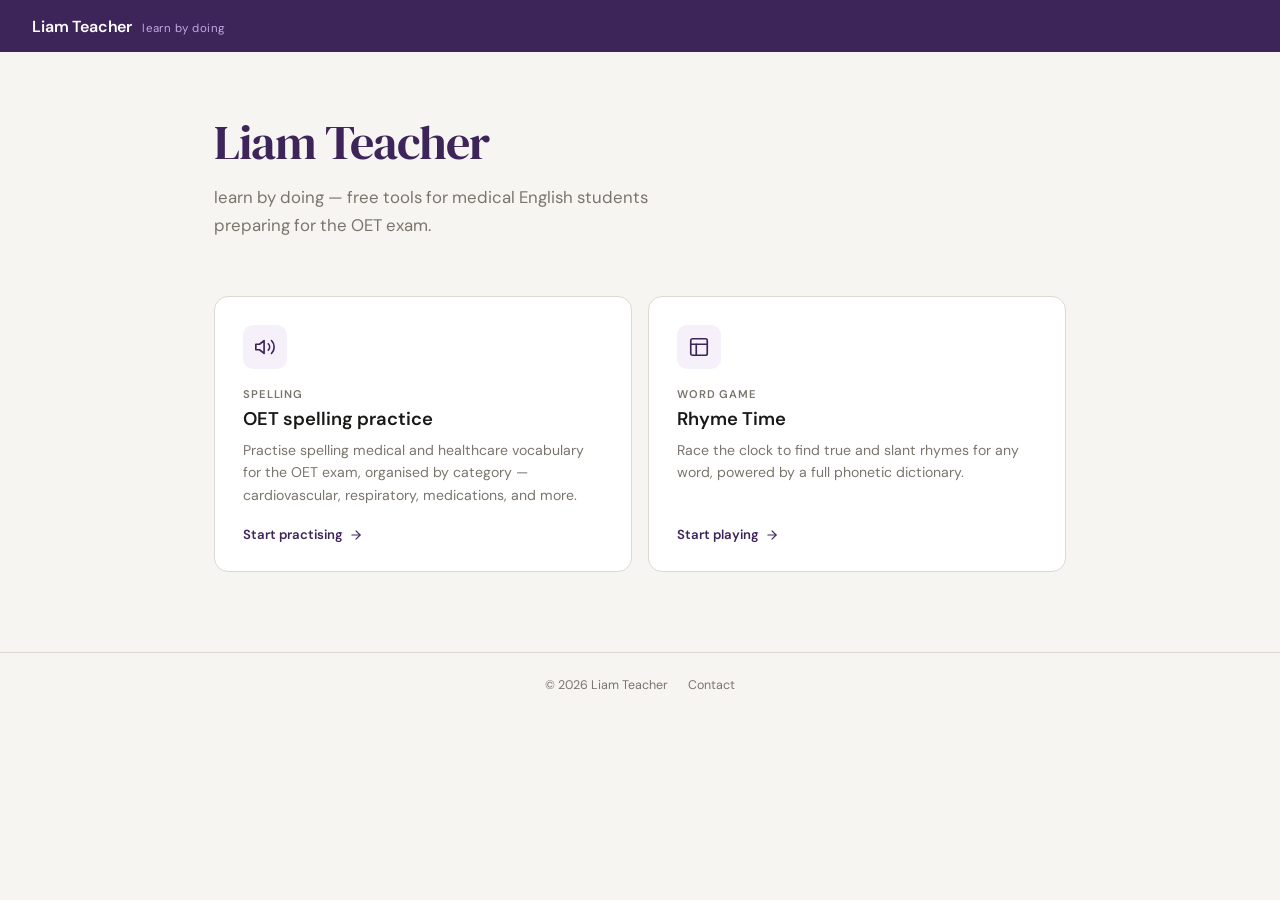
==== index.html @ 91c14f79 "Update rhyming tool card name to Rhyme Time Co-Authored-By: Claude Sonnet 5 <noreply@anthropic.com>" ====
<!DOCTYPE html>
<html lang="en">
<head>
  <meta charset="UTF-8" />
  <meta name="viewport" content="width=device-width, initial-scale=1.0" />
  <title>Liam Teacher</title>
  <link rel="preconnect" href="https://fonts.googleapis.com" />
  <link rel="preconnect" href="https://fonts.gstatic.com" crossorigin />
  <link href="https://fonts.googleapis.com/css2?family=DM+Sans:wght@400;500;600&family=DM+Serif+Display&display=swap" rel="stylesheet" />
  <link rel="stylesheet" href="shared.css" />
  <style>
    main {
      max-width: 900px;
      margin: 0 auto;
      padding: 64px 24px 80px;
    }

    .hero {
      margin-bottom: 56px;
    }

    .hero h1 {
      font-family: 'DM Serif Display', serif;
      font-size: 3rem;
      font-weight: 400;
      color: var(--plum);
      line-height: 1.1;
      margin-bottom: 14px;
      letter-spacing: -0.02em;
    }

    .hero p {
      font-size: 1.05rem;
      color: var(--muted);
      max-width: 480px;
      line-height: 1.7;
    }

    .tools-grid {
      display: grid;
      grid-template-columns: 1fr 1fr;
      gap: 16px;
    }

    .tool-card {
      background: var(--surface);
      border: 1px solid var(--border);
      border-radius: 14px;
      padding: 28px;
      text-decoration: none;
      color: inherit;
      display: flex;
      flex-direction: column;
      transition: border-color 0.15s, box-shadow 0.15s, transform 0.1s;
    }

    .tool-card:hover {
      border-color: var(--plum);
      box-shadow: 0 4px 20px rgba(61,36,89,0.1);
      transform: translateY(-2px);
    }

    .tool-card.inactive {
      opacity: 0.5;
      pointer-events: none;
    }

    .tool-icon {
      width: 44px;
      height: 44px;
      background: var(--plum-bg);
      border-radius: 10px;
      display: flex;
      align-items: center;
      justify-content: center;
      margin-bottom: 18px;
    }

    .tool-icon svg {
      width: 22px;
      height: 22px;
      stroke: var(--plum);
      fill: none;
      stroke-width: 1.8;
      stroke-linecap: round;
      stroke-linejoin: round;
    }

    .tool-label {
      font-size: 0.7rem;
      font-weight: 600;
      letter-spacing: 0.08em;
      text-transform: uppercase;
      color: var(--muted);
      margin-bottom: 6px;
    }

    .tool-name {
      font-size: 1.15rem;
      font-weight: 600;
      color: var(--text);
      margin-bottom: 8px;
    }

    .tool-desc {
      font-size: 0.88rem;
      color: var(--muted);
      line-height: 1.6;
      flex: 1;
      margin-bottom: 20px;
    }

    .tool-cta {
      display: inline-flex;
      align-items: center;
      gap: 6px;
      font-size: 0.82rem;
      font-weight: 600;
      color: var(--plum);
    }

    .tool-cta svg {
      width: 14px;
      height: 14px;
      stroke: var(--plum);
      fill: none;
      stroke-width: 2;
      stroke-linecap: round;
      stroke-linejoin: round;
      transition: transform 0.15s;
    }

    .tool-card:hover .tool-cta svg {
      transform: translateX(3px);
    }

    @media (max-width: 540px) {
      .tools-grid { grid-template-columns: 1fr; }
      .hero h1 { font-size: 2.2rem; }
    }
  </style>
</head>
<body>

<div id="shared-header"></div>

<main>
  <div class="hero">
    <h1>Liam Teacher</h1>
    <p>learn by doing — free tools for medical English students preparing for the OET exam.</p>
  </div>

  <div class="tools-grid">

    <a class="tool-card" href="https://oetspelling.liamteacher.com">
      <div class="tool-icon">
        <svg viewBox="0 0 24 24"><polygon points="11 5 6 9 2 9 2 15 6 15 11 19 11 5"/><path d="M19.07 4.93a10 10 0 0 1 0 14.14"/><path d="M15.54 8.46a5 5 0 0 1 0 7.07"/></svg>
      </div>
      <div class="tool-label">Spelling</div>
      <div class="tool-name">OET spelling practice</div>
      <div class="tool-desc">Practise spelling medical and healthcare vocabulary for the OET exam, organised by category — cardiovascular, respiratory, medications, and more.</div>
      <div class="tool-cta">
        Start practising
        <svg viewBox="0 0 24 24"><line x1="5" y1="12" x2="19" y2="12"/><polyline points="12 5 19 12 12 19"/></svg>
      </div>
    </a>

    <a class="tool-card" href="https://rhyming.liamteacher.com">
      <div class="tool-icon">
        <svg viewBox="0 0 24 24"><rect x="3" y="3" width="18" height="18" rx="2"/><path d="M3 9h18"/><path d="M9 21V9"/></svg>
      </div>
      <div class="tool-label">Word game</div>
      <div class="tool-name">Rhyme Time</div>
      <div class="tool-desc">Race the clock to find true and slant rhymes for any word, powered by a full phonetic dictionary.</div>
      <div class="tool-cta">
        Start playing
        <svg viewBox="0 0 24 24"><line x1="5" y1="12" x2="19" y2="12"/><polyline points="12 5 19 12 12 19"/></svg>
      </div>
    </a>

  </div>
</main>

<div id="shared-footer"></div>

<script>
  fetch('header.html')
    .then(r => r.text())
    .then(html => { document.getElementById('shared-header').innerHTML = html; })
    .catch(() => {});
  fetch('footer.html')
    .then(r => r.text())
    .then(html => { document.getElementById('shared-footer').innerHTML = html; })
    .catch(() => {});
</script>

</body>
</html>
---- shared.css ----
/* Liam Teacher — shared styles */
:root {
  --plum:       #3D2459;
  --plum-lt:    #C4A8E0;
  --plum-bg:    #F5F0FA;
  --text:       #1A1917;
  --muted:      #7A756C;
  --border:     #DDD9D0;
  --surface:    #FFFFFF;
  --bg:         #F7F5F2;
  --radius:     10px;
}

*, *::before, *::after { box-sizing: border-box; margin: 0; padding: 0; }

body {
  font-family: 'DM Sans', sans-serif;
  background: var(--bg);
  color: var(--text);
  min-height: 100vh;
}

#shared-header { width: 100%; }

.site-footer {
  border-top: 1px solid var(--border);
  padding: 24px;
  text-align: center;
  font-size: 0.78rem;
  color: var(--muted);
  display: flex;
  align-items: center;
  justify-content: center;
  gap: 20px;
  flex-wrap: wrap;
}

.site-footer a {
  color: var(--muted);
  text-decoration: none;
}

.site-footer a:hover { color: var(--plum); }
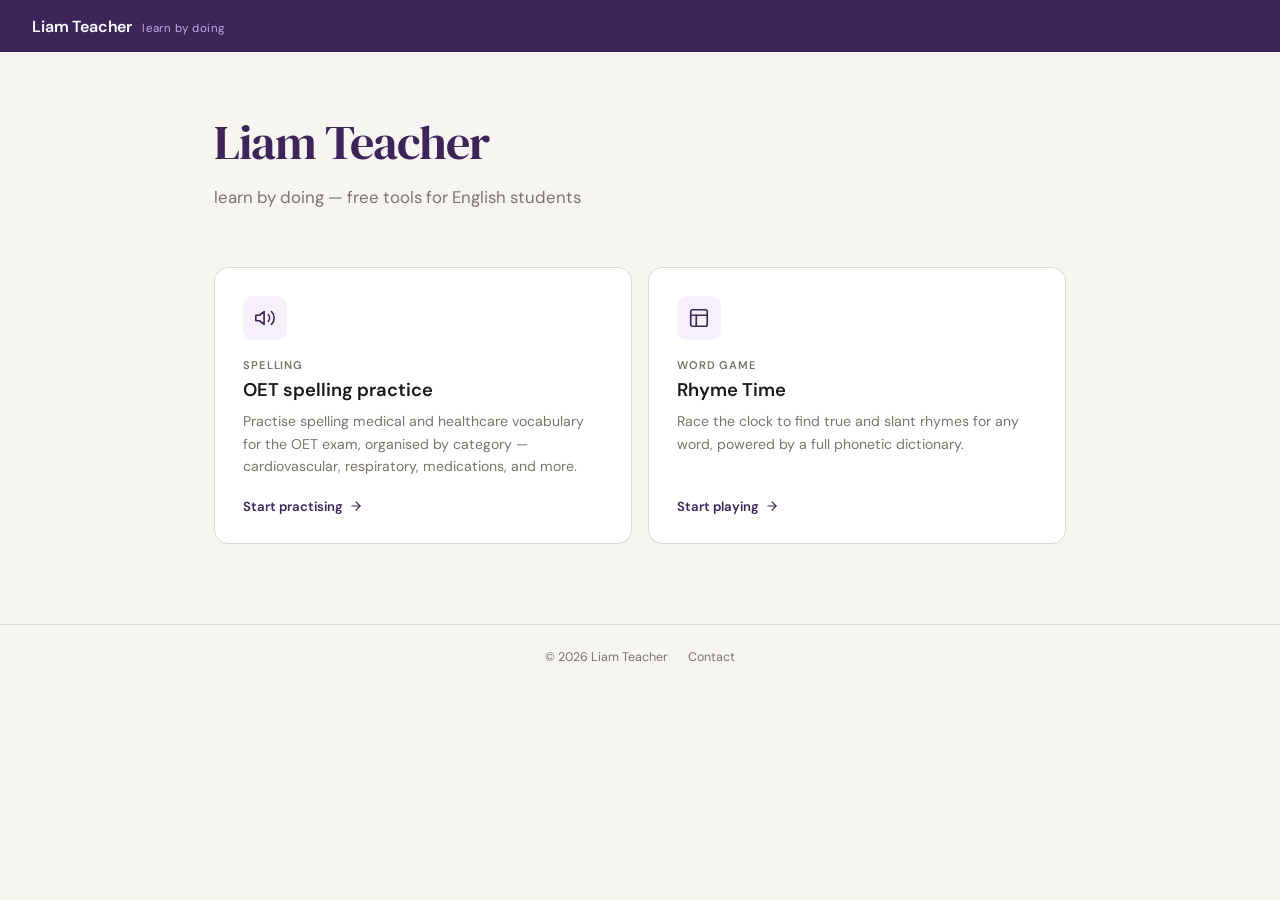
==== commit 259de55b: "Update index.html" ====
--- a/index.html
+++ b/index.html
@@ -147,7 +147,7 @@
 <main>
   <div class="hero">
     <h1>Liam Teacher</h1>
-    <p>learn by doing — free tools for medical English students preparing for the OET exam.</p>
+    <p>learn by doing — free tools for English students</p>
   </div>
 
   <div class="tools-grid">
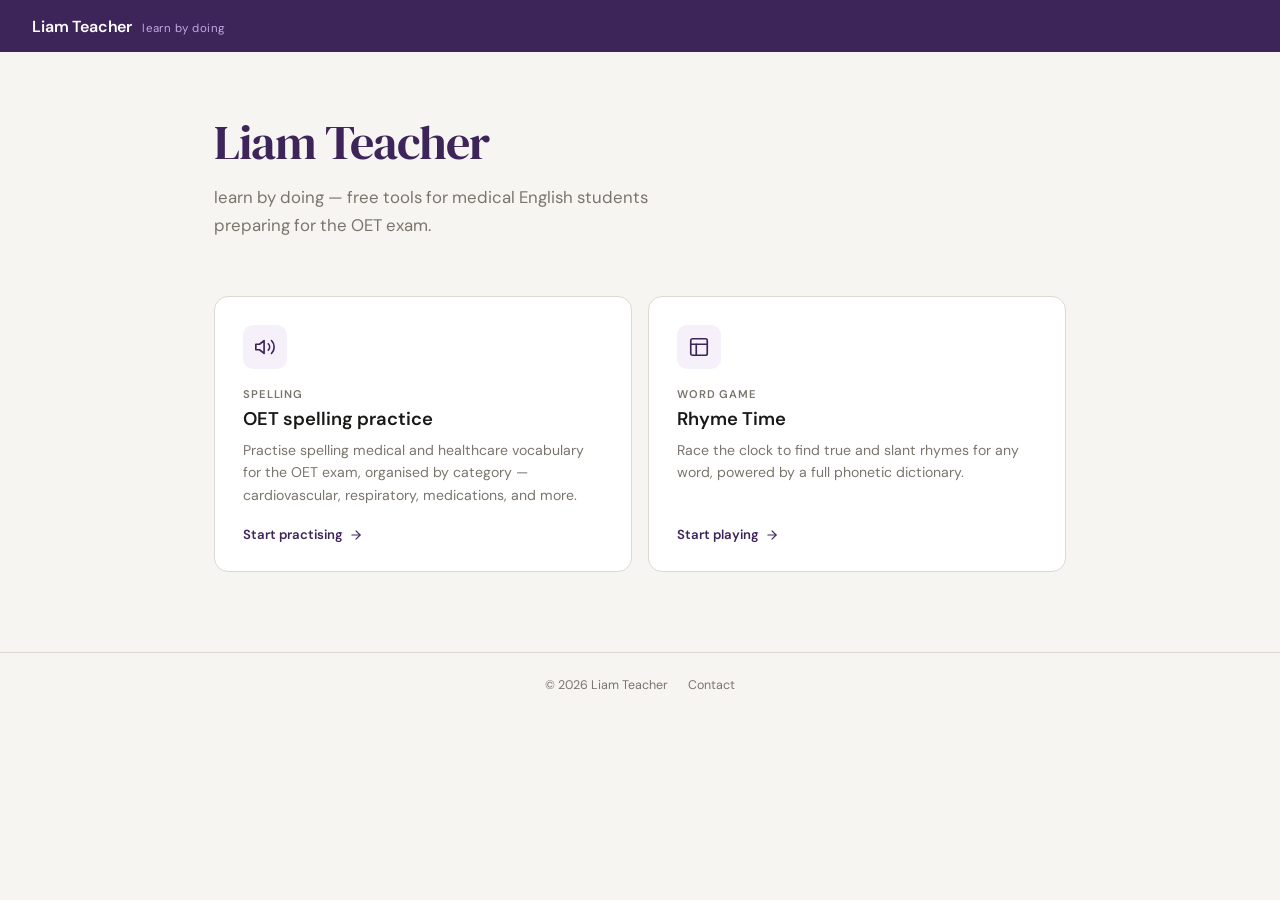
==== commit 2e36f0c2: "Add GoatCounter analytics Adds a lightweight, privacy-friendly (no cookies, no consent banner) pagev" ====
--- a/index.html
+++ b/index.html
@@ -8,6 +8,8 @@
   <link rel="preconnect" href="https://fonts.gstatic.com" crossorigin />
   <link href="https://fonts.googleapis.com/css2?family=DM+Sans:wght@400;500;600&family=DM+Serif+Display&display=swap" rel="stylesheet" />
   <link rel="stylesheet" href="shared.css" />
+  <script data-goatcounter="https://liamteacher.goatcounter.com/count"
+          async src="//gc.zgo.at/count.js"></script>
   <style>
     main {
       max-width: 900px;
@@ -147,7 +149,7 @@
 <main>
   <div class="hero">
     <h1>Liam Teacher</h1>
-    <p>learn by doing — free tools for English students</p>
+    <p>learn by doing — free tools for medical English students preparing for the OET exam.</p>
   </div>
 
   <div class="tools-grid">
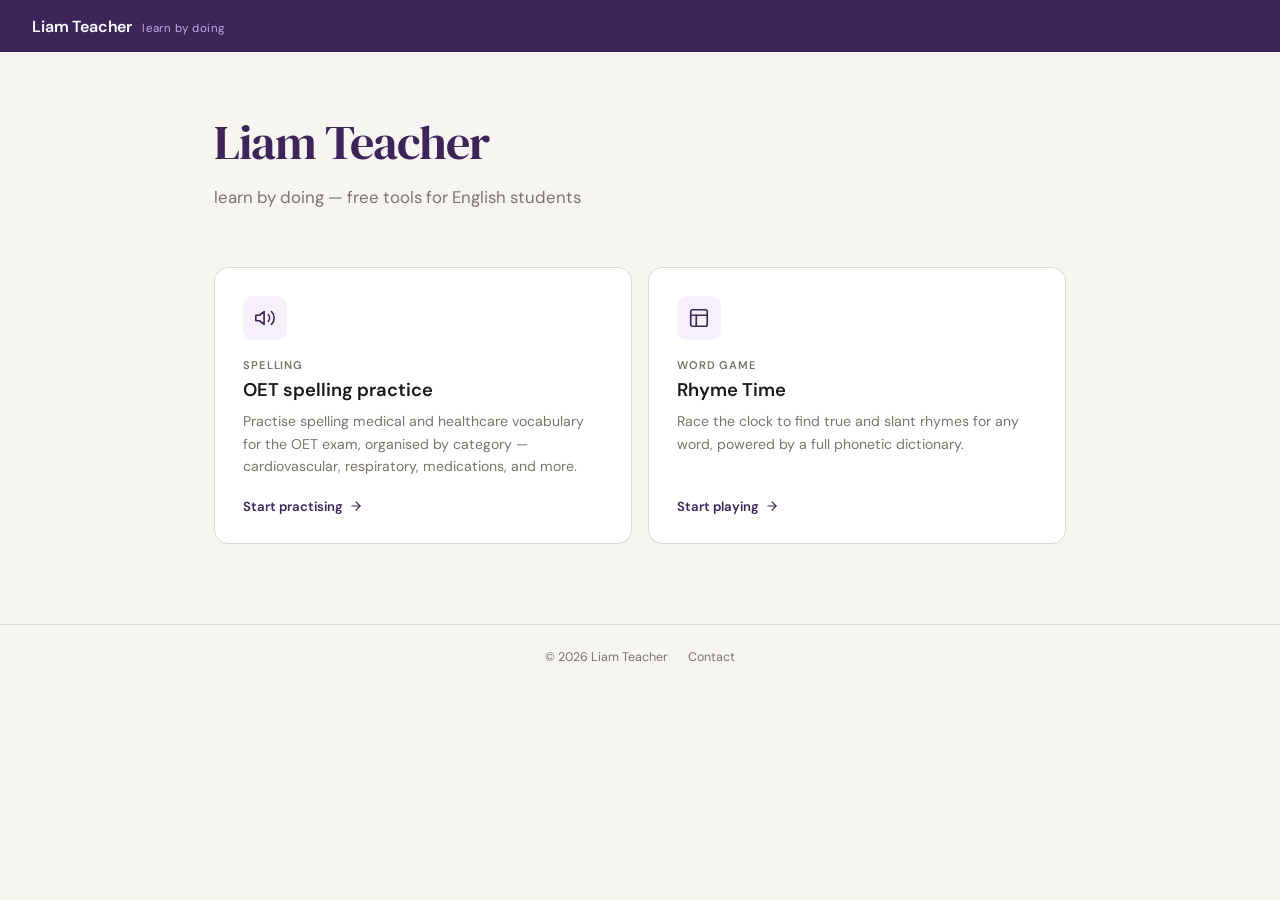
==== commit 0b87e506: "Merge remote-tracking branch 'origin/main'" ====
--- a/index.html
+++ b/index.html
@@ -149,7 +149,7 @@
 <main>
   <div class="hero">
     <h1>Liam Teacher</h1>
-    <p>learn by doing — free tools for medical English students preparing for the OET exam.</p>
+    <p>learn by doing — free tools for English students</p>
   </div>
 
   <div class="tools-grid">
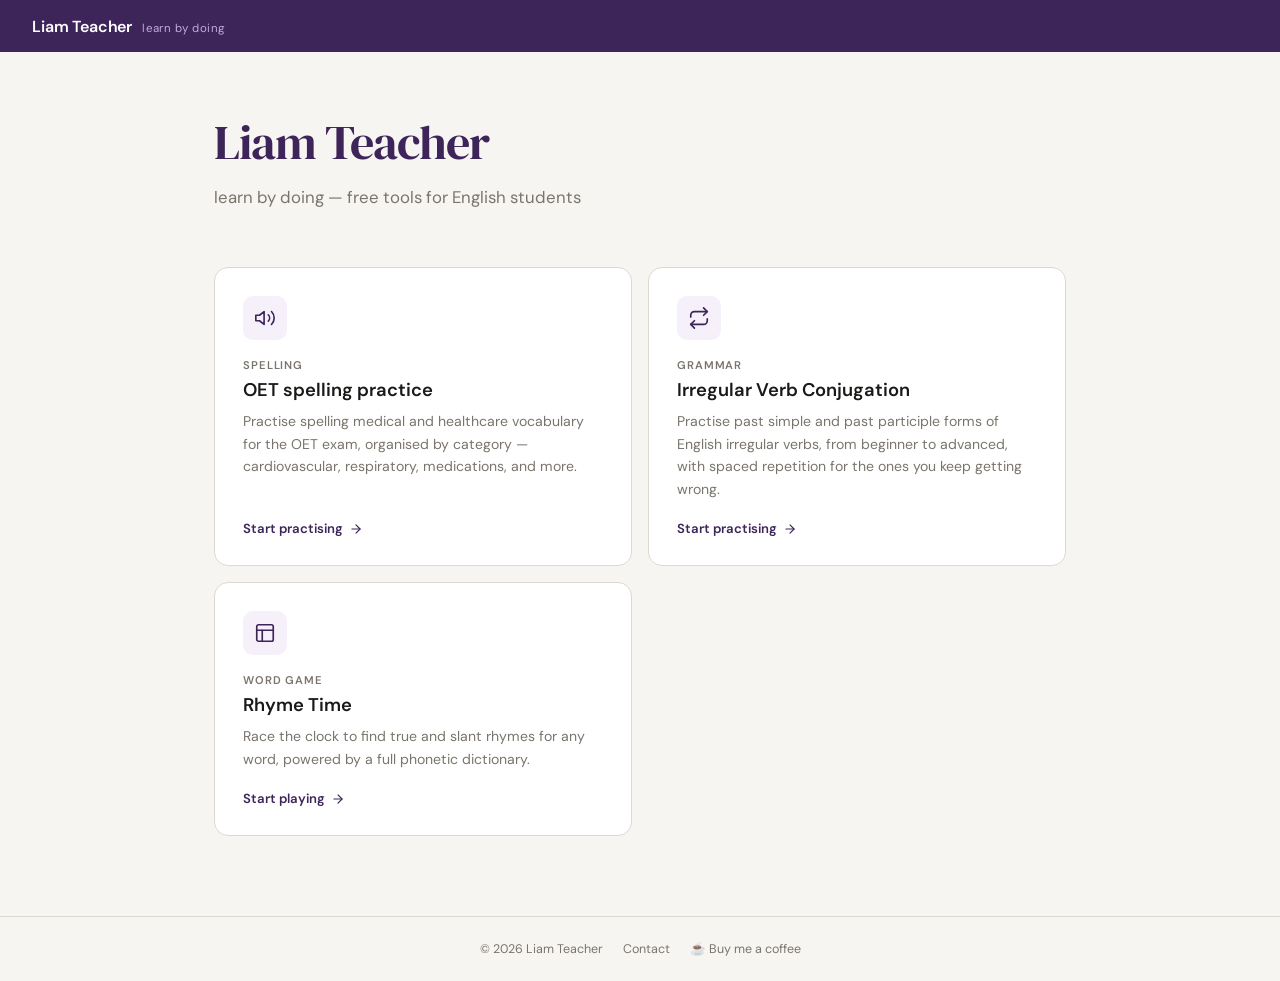
==== commit 8a502d53: "Add card for Irregular Verb Conjugation tool Co-Authored-By: Claude Sonnet 5 <noreply@anthropic.com>" ====
--- a/index.html
+++ b/index.html
@@ -167,6 +167,19 @@
       </div>
     </a>
 
+    <a class="tool-card" href="https://irregular.liamteacher.com">
+      <div class="tool-icon">
+        <svg viewBox="0 0 24 24"><polyline points="17 1 21 5 17 9"/><path d="M3 11V9a4 4 0 0 1 4-4h14"/><polyline points="7 23 3 19 7 15"/><path d="M21 13v2a4 4 0 0 1-4 4H3"/></svg>
+      </div>
+      <div class="tool-label">Grammar</div>
+      <div class="tool-name">Irregular Verb Conjugation</div>
+      <div class="tool-desc">Practise past simple and past participle forms of English irregular verbs, from beginner to advanced, with spaced repetition for the ones you keep getting wrong.</div>
+      <div class="tool-cta">
+        Start practising
+        <svg viewBox="0 0 24 24"><line x1="5" y1="12" x2="19" y2="12"/><polyline points="12 5 19 12 12 19"/></svg>
+      </div>
+    </a>
+
     <a class="tool-card" href="https://rhyming.liamteacher.com">
       <div class="tool-icon">
         <svg viewBox="0 0 24 24"><rect x="3" y="3" width="18" height="18" rx="2"/><path d="M3 9h18"/><path d="M9 21V9"/></svg>
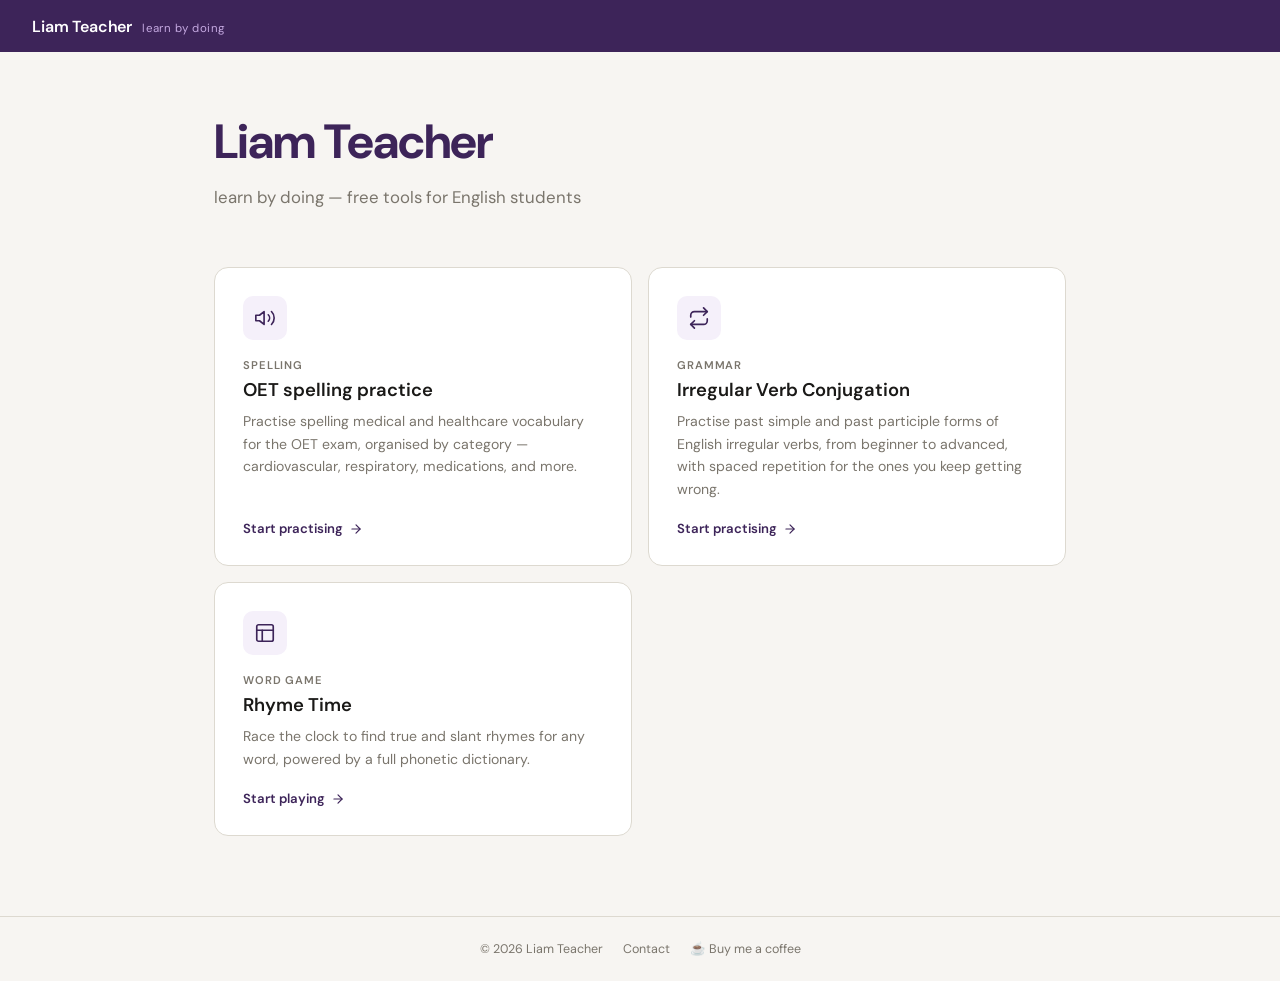
==== commit abdb2602: "Switch hero heading from serif to bold sans-serif Matches the same fix applied to the conjugation si" ====
--- a/index.html
+++ b/index.html
@@ -6,7 +6,7 @@
   <title>Liam Teacher</title>
   <link rel="preconnect" href="https://fonts.googleapis.com" />
   <link rel="preconnect" href="https://fonts.gstatic.com" crossorigin />
-  <link href="https://fonts.googleapis.com/css2?family=DM+Sans:wght@400;500;600&family=DM+Serif+Display&display=swap" rel="stylesheet" />
+  <link href="https://fonts.googleapis.com/css2?family=DM+Sans:wght@400;500;600;700&display=swap" rel="stylesheet" />
   <link rel="stylesheet" href="shared.css" />
   <script data-goatcounter="https://liamteacher.goatcounter.com/count"
           async src="//gc.zgo.at/count.js"></script>
@@ -22,9 +22,9 @@
     }
 
     .hero h1 {
-      font-family: 'DM Serif Display', serif;
+      font-family: 'DM Sans', sans-serif;
       font-size: 3rem;
-      font-weight: 400;
+      font-weight: 700;
       color: var(--plum);
       line-height: 1.1;
       margin-bottom: 14px;
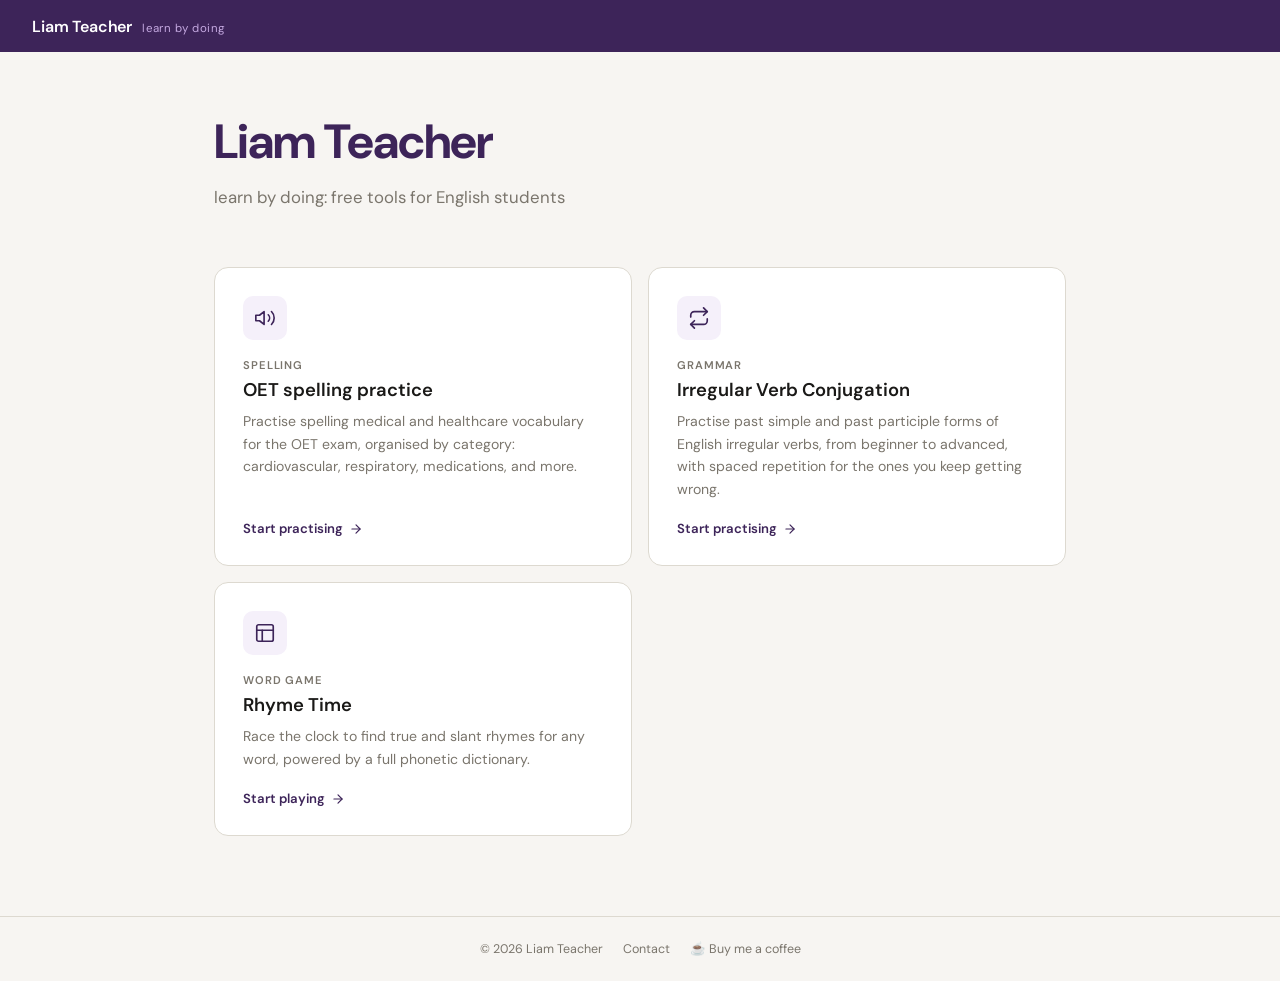
==== commit db2510b2: "Remove em dashes from homepage copy Replace with colons where the dash was introducing a description" ====
--- a/index.html
+++ b/index.html
@@ -149,7 +149,7 @@
 <main>
   <div class="hero">
     <h1>Liam Teacher</h1>
-    <p>learn by doing — free tools for English students</p>
+    <p>learn by doing: free tools for English students</p>
   </div>
 
   <div class="tools-grid">
@@ -160,7 +160,7 @@
       </div>
       <div class="tool-label">Spelling</div>
       <div class="tool-name">OET spelling practice</div>
-      <div class="tool-desc">Practise spelling medical and healthcare vocabulary for the OET exam, organised by category — cardiovascular, respiratory, medications, and more.</div>
+      <div class="tool-desc">Practise spelling medical and healthcare vocabulary for the OET exam, organised by category: cardiovascular, respiratory, medications, and more.</div>
       <div class="tool-cta">
         Start practising
         <svg viewBox="0 0 24 24"><line x1="5" y1="12" x2="19" y2="12"/><polyline points="12 5 19 12 12 19"/></svg>
--- a/shared.css
+++ b/shared.css
@@ -1,4 +1,4 @@
-/* Liam Teacher — shared styles */
+/* Liam Teacher shared styles */
 :root {
   --plum:       #3D2459;
   --plum-lt:    #C4A8E0;
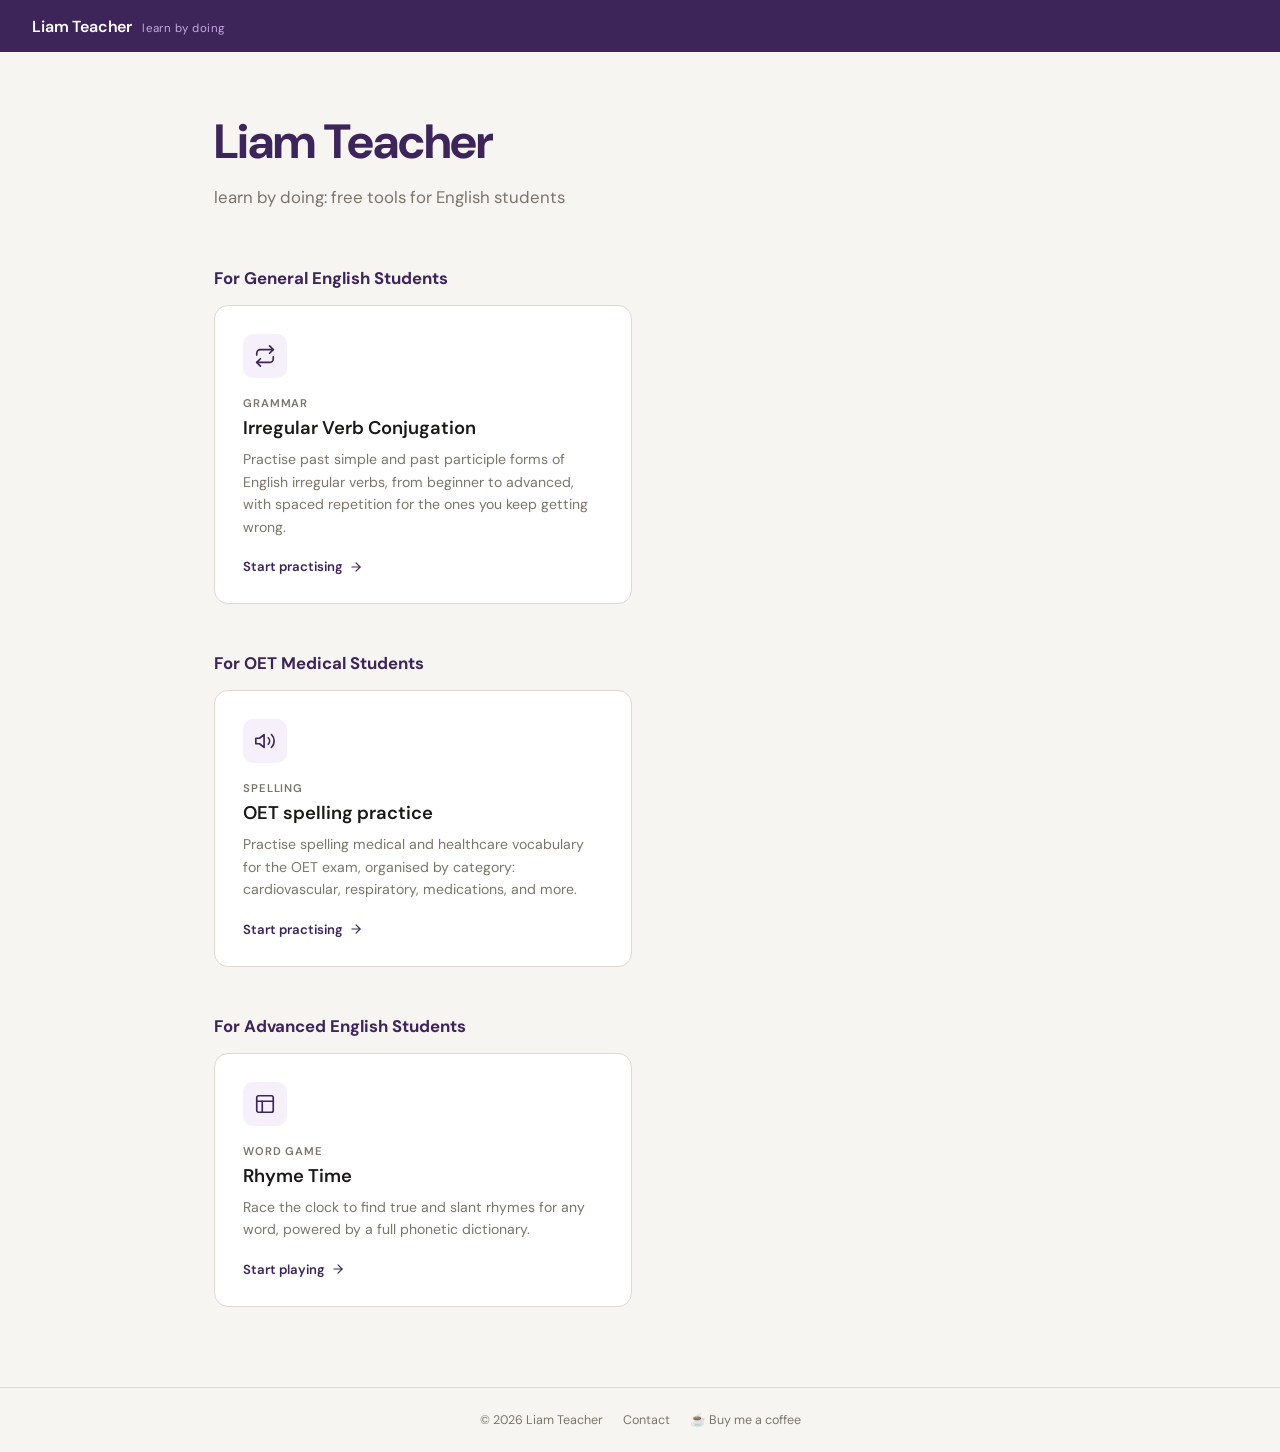
==== commit d80bd274: "Split tools into audience sections Group the tool cards into three labeled sections by target audien" ====
--- a/index.html
+++ b/index.html
@@ -38,6 +38,21 @@
       line-height: 1.7;
     }
 
+    .tools-section {
+      margin-bottom: 48px;
+    }
+
+    .tools-section:last-child {
+      margin-bottom: 0;
+    }
+
+    .section-title {
+      font-size: 1.05rem;
+      font-weight: 700;
+      color: var(--plum);
+      margin-bottom: 16px;
+    }
+
     .tools-grid {
       display: grid;
       grid-template-columns: 1fr 1fr;
@@ -152,48 +167,65 @@
     <p>learn by doing: free tools for English students</p>
   </div>
 
-  <div class="tools-grid">
-
-    <a class="tool-card" href="https://oetspelling.liamteacher.com">
-      <div class="tool-icon">
-        <svg viewBox="0 0 24 24"><polygon points="11 5 6 9 2 9 2 15 6 15 11 19 11 5"/><path d="M19.07 4.93a10 10 0 0 1 0 14.14"/><path d="M15.54 8.46a5 5 0 0 1 0 7.07"/></svg>
-      </div>
-      <div class="tool-label">Spelling</div>
-      <div class="tool-name">OET spelling practice</div>
-      <div class="tool-desc">Practise spelling medical and healthcare vocabulary for the OET exam, organised by category: cardiovascular, respiratory, medications, and more.</div>
-      <div class="tool-cta">
-        Start practising
-        <svg viewBox="0 0 24 24"><line x1="5" y1="12" x2="19" y2="12"/><polyline points="12 5 19 12 12 19"/></svg>
-      </div>
-    </a>
-
-    <a class="tool-card" href="https://irregular.liamteacher.com">
-      <div class="tool-icon">
-        <svg viewBox="0 0 24 24"><polyline points="17 1 21 5 17 9"/><path d="M3 11V9a4 4 0 0 1 4-4h14"/><polyline points="7 23 3 19 7 15"/><path d="M21 13v2a4 4 0 0 1-4 4H3"/></svg>
-      </div>
-      <div class="tool-label">Grammar</div>
-      <div class="tool-name">Irregular Verb Conjugation</div>
-      <div class="tool-desc">Practise past simple and past participle forms of English irregular verbs, from beginner to advanced, with spaced repetition for the ones you keep getting wrong.</div>
-      <div class="tool-cta">
-        Start practising
-        <svg viewBox="0 0 24 24"><line x1="5" y1="12" x2="19" y2="12"/><polyline points="12 5 19 12 12 19"/></svg>
-      </div>
-    </a>
-
-    <a class="tool-card" href="https://rhyming.liamteacher.com">
-      <div class="tool-icon">
-        <svg viewBox="0 0 24 24"><rect x="3" y="3" width="18" height="18" rx="2"/><path d="M3 9h18"/><path d="M9 21V9"/></svg>
-      </div>
-      <div class="tool-label">Word game</div>
-      <div class="tool-name">Rhyme Time</div>
-      <div class="tool-desc">Race the clock to find true and slant rhymes for any word, powered by a full phonetic dictionary.</div>
-      <div class="tool-cta">
-        Start playing
-        <svg viewBox="0 0 24 24"><line x1="5" y1="12" x2="19" y2="12"/><polyline points="12 5 19 12 12 19"/></svg>
-      </div>
-    </a>
-
-  </div>
+  <section class="tools-section">
+    <h2 class="section-title">For General English Students</h2>
+    <div class="tools-grid">
+
+      <a class="tool-card" href="https://irregular.liamteacher.com">
+        <div class="tool-icon">
+          <svg viewBox="0 0 24 24"><polyline points="17 1 21 5 17 9"/><path d="M3 11V9a4 4 0 0 1 4-4h14"/><polyline points="7 23 3 19 7 15"/><path d="M21 13v2a4 4 0 0 1-4 4H3"/></svg>
+        </div>
+        <div class="tool-label">Grammar</div>
+        <div class="tool-name">Irregular Verb Conjugation</div>
+        <div class="tool-desc">Practise past simple and past participle forms of English irregular verbs, from beginner to advanced, with spaced repetition for the ones you keep getting wrong.</div>
+        <div class="tool-cta">
+          Start practising
+          <svg viewBox="0 0 24 24"><line x1="5" y1="12" x2="19" y2="12"/><polyline points="12 5 19 12 12 19"/></svg>
+        </div>
+      </a>
+
+    </div>
+  </section>
+
+  <section class="tools-section">
+    <h2 class="section-title">For OET Medical Students</h2>
+    <div class="tools-grid">
+
+      <a class="tool-card" href="https://oetspelling.liamteacher.com">
+        <div class="tool-icon">
+          <svg viewBox="0 0 24 24"><polygon points="11 5 6 9 2 9 2 15 6 15 11 19 11 5"/><path d="M19.07 4.93a10 10 0 0 1 0 14.14"/><path d="M15.54 8.46a5 5 0 0 1 0 7.07"/></svg>
+        </div>
+        <div class="tool-label">Spelling</div>
+        <div class="tool-name">OET spelling practice</div>
+        <div class="tool-desc">Practise spelling medical and healthcare vocabulary for the OET exam, organised by category: cardiovascular, respiratory, medications, and more.</div>
+        <div class="tool-cta">
+          Start practising
+          <svg viewBox="0 0 24 24"><line x1="5" y1="12" x2="19" y2="12"/><polyline points="12 5 19 12 12 19"/></svg>
+        </div>
+      </a>
+
+    </div>
+  </section>
+
+  <section class="tools-section">
+    <h2 class="section-title">For Advanced English Students</h2>
+    <div class="tools-grid">
+
+      <a class="tool-card" href="https://rhyming.liamteacher.com">
+        <div class="tool-icon">
+          <svg viewBox="0 0 24 24"><rect x="3" y="3" width="18" height="18" rx="2"/><path d="M3 9h18"/><path d="M9 21V9"/></svg>
+        </div>
+        <div class="tool-label">Word game</div>
+        <div class="tool-name">Rhyme Time</div>
+        <div class="tool-desc">Race the clock to find true and slant rhymes for any word, powered by a full phonetic dictionary.</div>
+        <div class="tool-cta">
+          Start playing
+          <svg viewBox="0 0 24 24"><line x1="5" y1="12" x2="19" y2="12"/><polyline points="12 5 19 12 12 19"/></svg>
+        </div>
+      </a>
+
+    </div>
+  </section>
 </main>
 
 <div id="shared-footer"></div>
